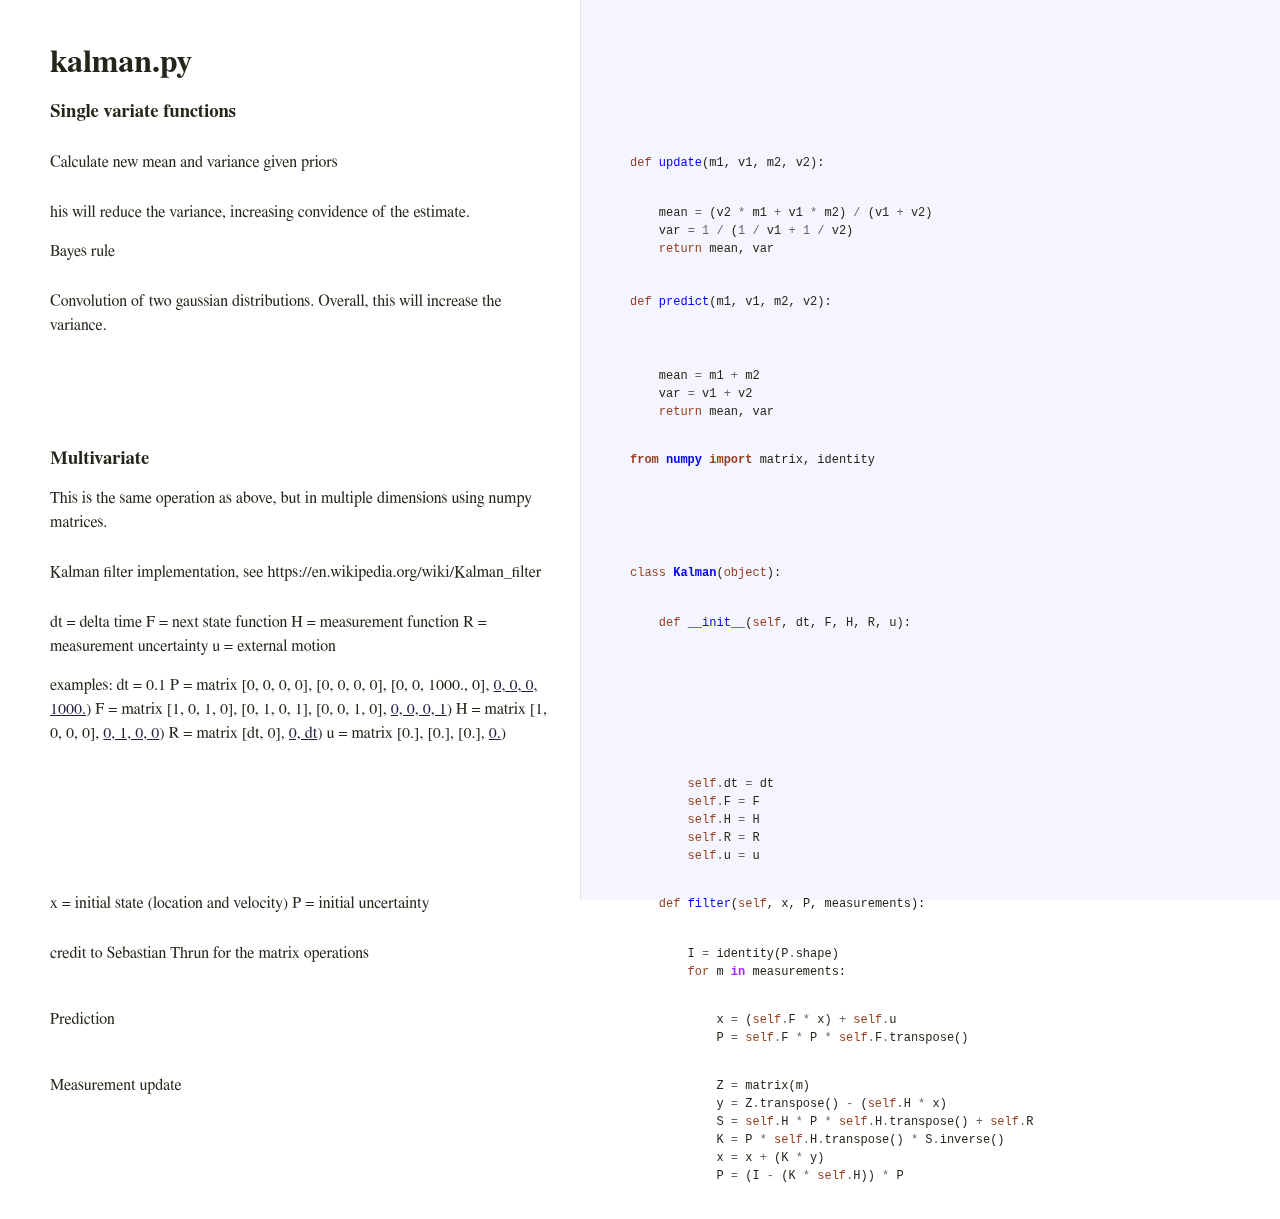
==== docs/kalman.html @ 171ac540 "docs with pycco" ====
<!DOCTYPE html>
<html>
<head>
  <meta http-equiv="content-type" content="text/html;charset=utf-8">
  <title>kalman.py</title>
  <link rel="stylesheet" href="pycco.css">
</head>
<body>
<div id="background"></div>
<div id='container'>
  <div class='section'>
    <div class='docs'><h1>kalman.py</h1></div>
  </div>
  <div class='clearall'>
  <div class='section' id='section-0'>
    <div class='docs'>
      <div class='octowrap'>
        <a class='octothorpe' href='#section-0'>#</a>
      </div>
      <h3>Single variate functions</h3>
    </div>
    <div class='code'>
      <div class="highlight"><pre></pre></div>
    </div>
  </div>
  <div class='clearall'></div>
  <div class='section' id='section-1'>
    <div class='docs'>
      <div class='octowrap'>
        <a class='octothorpe' href='#section-1'>#</a>
      </div>
      <p>Calculate new mean and variance given priors</p>
    </div>
    <div class='code'>
      <div class="highlight"><pre><span class="k">def</span> <span class="nf">update</span><span class="p">(</span><span class="n">m1</span><span class="p">,</span> <span class="n">v1</span><span class="p">,</span> <span class="n">m2</span><span class="p">,</span> <span class="n">v2</span><span class="p">):</span></pre></div>
    </div>
  </div>
  <div class='clearall'></div>
  <div class='section' id='section-2'>
    <div class='docs'>
      <div class='octowrap'>
        <a class='octothorpe' href='#section-2'>#</a>
      </div>
      <p>his will reduce the variance, increasing convidence of the estimate.</p>
<p>Bayes rule</p>
    </div>
    <div class='code'>
      <div class="highlight"><pre>    <span class="n">mean</span> <span class="o">=</span> <span class="p">(</span><span class="n">v2</span> <span class="o">*</span> <span class="n">m1</span> <span class="o">+</span> <span class="n">v1</span> <span class="o">*</span> <span class="n">m2</span><span class="p">)</span> <span class="o">/</span> <span class="p">(</span><span class="n">v1</span> <span class="o">+</span> <span class="n">v2</span><span class="p">)</span>
    <span class="n">var</span> <span class="o">=</span> <span class="mi">1</span> <span class="o">/</span> <span class="p">(</span><span class="mi">1</span> <span class="o">/</span> <span class="n">v1</span> <span class="o">+</span> <span class="mi">1</span> <span class="o">/</span> <span class="n">v2</span><span class="p">)</span>
    <span class="k">return</span> <span class="n">mean</span><span class="p">,</span> <span class="n">var</span></pre></div>
    </div>
  </div>
  <div class='clearall'></div>
  <div class='section' id='section-3'>
    <div class='docs'>
      <div class='octowrap'>
        <a class='octothorpe' href='#section-3'>#</a>
      </div>
      <p>Convolution of two gaussian distributions. Overall, this will increase the variance.</p>
    </div>
    <div class='code'>
      <div class="highlight"><pre><span class="k">def</span> <span class="nf">predict</span><span class="p">(</span><span class="n">m1</span><span class="p">,</span> <span class="n">v1</span><span class="p">,</span> <span class="n">m2</span><span class="p">,</span> <span class="n">v2</span><span class="p">):</span></pre></div>
    </div>
  </div>
  <div class='clearall'></div>
  <div class='section' id='section-4'>
    <div class='docs'>
      <div class='octowrap'>
        <a class='octothorpe' href='#section-4'>#</a>
      </div>
      
    </div>
    <div class='code'>
      <div class="highlight"><pre>    <span class="n">mean</span> <span class="o">=</span> <span class="n">m1</span> <span class="o">+</span> <span class="n">m2</span>
    <span class="n">var</span> <span class="o">=</span> <span class="n">v1</span> <span class="o">+</span> <span class="n">v2</span>
    <span class="k">return</span> <span class="n">mean</span><span class="p">,</span> <span class="n">var</span></pre></div>
    </div>
  </div>
  <div class='clearall'></div>
  <div class='section' id='section-5'>
    <div class='docs'>
      <div class='octowrap'>
        <a class='octothorpe' href='#section-5'>#</a>
      </div>
      <h3>Multivariate</h3>
<p>This is the same operation as above, but in multiple dimensions using numpy matrices.</p>
    </div>
    <div class='code'>
      <div class="highlight"><pre><span class="kn">from</span> <span class="nn">numpy</span> <span class="kn">import</span> <span class="n">matrix</span><span class="p">,</span> <span class="n">identity</span></pre></div>
    </div>
  </div>
  <div class='clearall'></div>
  <div class='section' id='section-6'>
    <div class='docs'>
      <div class='octowrap'>
        <a class='octothorpe' href='#section-6'>#</a>
      </div>
      <p>Kalman filter implementation, see https://en.wikipedia.org/wiki/Kalman_filter</p>
    </div>
    <div class='code'>
      <div class="highlight"><pre><span class="k">class</span> <span class="nc">Kalman</span><span class="p">(</span><span class="nb">object</span><span class="p">):</span></pre></div>
    </div>
  </div>
  <div class='clearall'></div>
  <div class='section' id='section-7'>
    <div class='docs'>
      <div class='octowrap'>
        <a class='octothorpe' href='#section-7'>#</a>
      </div>
      <p>dt = delta time
F = next state function
H = measurement function
R = measurement uncertainty
u = external motion</p>
<p>examples:
dt = 0.1
P = matrix [0, 0, 0, 0], [0, 0, 0, 0], [0, 0, 1000., 0], <a href="0, 0, 0, 0], [0, 0, 0, 0], [0, 0, 1000., 0], [0, 0, 0, 1000.html">0, 0, 0, 1000.</a>)
F = matrix [1, 0, 1, 0], [0, 1, 0, 1], [0, 0, 1, 0], <a href="1, 0, 1, 0], [0, 1, 0, 1], [0, 0, 1, 0], [0, 0, 0, 1.html">0, 0, 0, 1</a>)
H = matrix [1, 0, 0, 0], <a href="1, 0, 0, 0], [0, 1, 0, 0.html">0, 1, 0, 0</a>)
R = matrix [dt, 0], <a href="dt, 0], [0, dt.html">0, dt</a>)
u = matrix [0.], [0.], [0.], <a href="0.], [0.], [0.], [0.html">0.</a>)</p>
    </div>
    <div class='code'>
      <div class="highlight"><pre>    <span class="k">def</span> <span class="nf">__init__</span><span class="p">(</span><span class="bp">self</span><span class="p">,</span> <span class="n">dt</span><span class="p">,</span> <span class="n">F</span><span class="p">,</span> <span class="n">H</span><span class="p">,</span> <span class="n">R</span><span class="p">,</span> <span class="n">u</span><span class="p">):</span></pre></div>
    </div>
  </div>
  <div class='clearall'></div>
  <div class='section' id='section-8'>
    <div class='docs'>
      <div class='octowrap'>
        <a class='octothorpe' href='#section-8'>#</a>
      </div>
      
    </div>
    <div class='code'>
      <div class="highlight"><pre>        <span class="bp">self</span><span class="o">.</span><span class="n">dt</span> <span class="o">=</span> <span class="n">dt</span>
        <span class="bp">self</span><span class="o">.</span><span class="n">F</span> <span class="o">=</span> <span class="n">F</span>
        <span class="bp">self</span><span class="o">.</span><span class="n">H</span> <span class="o">=</span> <span class="n">H</span>
        <span class="bp">self</span><span class="o">.</span><span class="n">R</span> <span class="o">=</span> <span class="n">R</span>
        <span class="bp">self</span><span class="o">.</span><span class="n">u</span> <span class="o">=</span> <span class="n">u</span></pre></div>
    </div>
  </div>
  <div class='clearall'></div>
  <div class='section' id='section-9'>
    <div class='docs'>
      <div class='octowrap'>
        <a class='octothorpe' href='#section-9'>#</a>
      </div>
      <p>x = initial state (location and velocity)
P = initial uncertainty</p>
    </div>
    <div class='code'>
      <div class="highlight"><pre>    <span class="k">def</span> <span class="nf">filter</span><span class="p">(</span><span class="bp">self</span><span class="p">,</span> <span class="n">x</span><span class="p">,</span> <span class="n">P</span><span class="p">,</span> <span class="n">measurements</span><span class="p">):</span></pre></div>
    </div>
  </div>
  <div class='clearall'></div>
  <div class='section' id='section-10'>
    <div class='docs'>
      <div class='octowrap'>
        <a class='octothorpe' href='#section-10'>#</a>
      </div>
      <p>credit to Sebastian Thrun for the matrix operations</p>
    </div>
    <div class='code'>
      <div class="highlight"><pre>        <span class="n">I</span> <span class="o">=</span> <span class="n">identity</span><span class="p">(</span><span class="n">P</span><span class="o">.</span><span class="n">shape</span><span class="p">)</span>
        <span class="k">for</span> <span class="n">m</span> <span class="ow">in</span> <span class="n">measurements</span><span class="p">:</span></pre></div>
    </div>
  </div>
  <div class='clearall'></div>
  <div class='section' id='section-11'>
    <div class='docs'>
      <div class='octowrap'>
        <a class='octothorpe' href='#section-11'>#</a>
      </div>
      <p>Prediction</p>
    </div>
    <div class='code'>
      <div class="highlight"><pre>            <span class="n">x</span> <span class="o">=</span> <span class="p">(</span><span class="bp">self</span><span class="o">.</span><span class="n">F</span> <span class="o">*</span> <span class="n">x</span><span class="p">)</span> <span class="o">+</span> <span class="bp">self</span><span class="o">.</span><span class="n">u</span>
            <span class="n">P</span> <span class="o">=</span> <span class="bp">self</span><span class="o">.</span><span class="n">F</span> <span class="o">*</span> <span class="n">P</span> <span class="o">*</span> <span class="bp">self</span><span class="o">.</span><span class="n">F</span><span class="o">.</span><span class="n">transpose</span><span class="p">()</span></pre></div>
    </div>
  </div>
  <div class='clearall'></div>
  <div class='section' id='section-12'>
    <div class='docs'>
      <div class='octowrap'>
        <a class='octothorpe' href='#section-12'>#</a>
      </div>
      <p>Measurement update</p>
    </div>
    <div class='code'>
      <div class="highlight"><pre>            <span class="n">Z</span> <span class="o">=</span> <span class="n">matrix</span><span class="p">(</span><span class="n">m</span><span class="p">)</span>
            <span class="n">y</span> <span class="o">=</span> <span class="n">Z</span><span class="o">.</span><span class="n">transpose</span><span class="p">()</span> <span class="o">-</span> <span class="p">(</span><span class="bp">self</span><span class="o">.</span><span class="n">H</span> <span class="o">*</span> <span class="n">x</span><span class="p">)</span>
            <span class="n">S</span> <span class="o">=</span> <span class="bp">self</span><span class="o">.</span><span class="n">H</span> <span class="o">*</span> <span class="n">P</span> <span class="o">*</span> <span class="bp">self</span><span class="o">.</span><span class="n">H</span><span class="o">.</span><span class="n">transpose</span><span class="p">()</span> <span class="o">+</span> <span class="bp">self</span><span class="o">.</span><span class="n">R</span>
            <span class="n">K</span> <span class="o">=</span> <span class="n">P</span> <span class="o">*</span> <span class="bp">self</span><span class="o">.</span><span class="n">H</span><span class="o">.</span><span class="n">transpose</span><span class="p">()</span> <span class="o">*</span> <span class="n">S</span><span class="o">.</span><span class="n">inverse</span><span class="p">()</span>
            <span class="n">x</span> <span class="o">=</span> <span class="n">x</span> <span class="o">+</span> <span class="p">(</span><span class="n">K</span> <span class="o">*</span> <span class="n">y</span><span class="p">)</span>
            <span class="n">P</span> <span class="o">=</span> <span class="p">(</span><span class="n">I</span> <span class="o">-</span> <span class="p">(</span><span class="n">K</span> <span class="o">*</span> <span class="bp">self</span><span class="o">.</span><span class="n">H</span><span class="p">))</span> <span class="o">*</span> <span class="n">P</span>

</pre></div>
    </div>
  </div>
  <div class='clearall'></div>
</div>
</body>
---- docs/pycco.css ----
/*--------------------- Layout and Typography ----------------------------*/
body {
  font-family: 'Palatino Linotype', 'Book Antiqua', Palatino, FreeSerif, serif;
  font-size: 16px;
  line-height: 24px;
  color: #252519;
  margin: 0; padding: 0;
}
a {
  color: #261a3b;
}
  a:visited {
    color: #261a3b;
  }
p {
  margin: 0 0 15px 0;
}
h1, h2, h3, h4, h5, h6 {
  margin: 40px 0 15px 0;
}
h2, h3, h4, h5, h6 {
    margin-top: 0;
  }
#container, div.section {
  position: relative;
}
#background {
  position: fixed;
  top: 0; left: 580px; right: 0; bottom: 0;
  background: #f5f5ff;
  border-left: 1px solid #e5e5ee;
  z-index: -1;
}
#jump_to, #jump_page {
  background: white;
  -webkit-box-shadow: 0 0 25px #777; -moz-box-shadow: 0 0 25px #777;
  -webkit-border-bottom-left-radius: 5px; -moz-border-radius-bottomleft: 5px;
  font: 10px Arial;
  text-transform: uppercase;
  cursor: pointer;
  text-align: right;
}
#jump_to, #jump_wrapper {
  position: fixed;
  right: 0; top: 0;
  padding: 5px 10px;
}
  #jump_wrapper {
    padding: 0;
    display: none;
  }
    #jump_to:hover #jump_wrapper {
      display: block;
    }
    #jump_page {
      padding: 5px 0 3px;
      margin: 0 0 25px 25px;
    }
      #jump_page .source {
        display: block;
        padding: 5px 10px;
        text-decoration: none;
        border-top: 1px solid #eee;
      }
        #jump_page .source:hover {
          background: #f5f5ff;
        }
        #jump_page .source:first-child {
        }
div.docs {
  float: left;
  max-width: 500px;
  min-width: 500px;
  min-height: 5px;
  padding: 10px 25px 1px 50px;
  vertical-align: top;
  text-align: left;
}
  .docs pre {
    margin: 15px 0 15px;
    padding-left: 15px;
  }
  .docs p tt, .docs p code {
    background: #f8f8ff;
    border: 1px solid #dedede;
    font-size: 12px;
    padding: 0 0.2em;
  }
  .octowrap {
    position: relative;
  }
    .octothorpe {
      font: 12px Arial;
      text-decoration: none;
      color: #454545;
      position: absolute;
      top: 3px; left: -20px;
      padding: 1px 2px;
      opacity: 0;
      -webkit-transition: opacity 0.2s linear;
    }
      div.docs:hover .octothorpe {
        opacity: 1;
      }
div.code {
  margin-left: 580px;
  padding: 14px 15px 16px 50px;
  vertical-align: top;
}
  .code pre, .docs p code {
    font-size: 12px;
  }
    pre, tt, code {
      line-height: 18px;
      font-family: Monaco, Consolas, "Lucida Console", monospace;
      margin: 0; padding: 0;
      font-size: 12px;
    }
div.clearall {
    clear: both;
}


/*---------------------- Syntax Highlighting -----------------------------*/
td.linenos { background-color: #f0f0f0; padding-right: 10px; }
span.lineno { background-color: #f0f0f0; padding: 0 5px 0 5px; }
body .hll { background-color: #ffffcc }
body .c { color: #408080; font-style: italic }  /* Comment */
body .err { border: 1px solid #FF0000 }         /* Error */
body .k { color: #954121 }                      /* Keyword */
body .o { color: #666666 }                      /* Operator */
body .cm { color: #408080; font-style: italic } /* Comment.Multiline */
body .cp { color: #BC7A00 }                     /* Comment.Preproc */
body .c1 { color: #408080; font-style: italic } /* Comment.Single */
body .cs { color: #408080; font-style: italic } /* Comment.Special */
body .gd { color: #A00000 }                     /* Generic.Deleted */
body .ge { font-style: italic }                 /* Generic.Emph */
body .gr { color: #FF0000 }                     /* Generic.Error */
body .gh { color: #000080; font-weight: bold }  /* Generic.Heading */
body .gi { color: #00A000 }                     /* Generic.Inserted */
body .go { color: #808080 }                     /* Generic.Output */
body .gp { color: #000080; font-weight: bold }  /* Generic.Prompt */
body .gs { font-weight: bold }                  /* Generic.Strong */
body .gu { color: #800080; font-weight: bold }  /* Generic.Subheading */
body .gt { color: #0040D0 }                     /* Generic.Traceback */
body .kc { color: #954121 }                     /* Keyword.Constant */
body .kd { color: #954121; font-weight: bold }  /* Keyword.Declaration */
body .kn { color: #954121; font-weight: bold }  /* Keyword.Namespace */
body .kp { color: #954121 }                     /* Keyword.Pseudo */
body .kr { color: #954121; font-weight: bold }  /* Keyword.Reserved */
body .kt { color: #B00040 }                     /* Keyword.Type */
body .m { color: #666666 }                      /* Literal.Number */
body .s { color: #219161 }                      /* Literal.String */
body .na { color: #7D9029 }                     /* Name.Attribute */
body .nb { color: #954121 }                     /* Name.Builtin */
body .nc { color: #0000FF; font-weight: bold }  /* Name.Class */
body .no { color: #880000 }                     /* Name.Constant */
body .nd { color: #AA22FF }                     /* Name.Decorator */
body .ni { color: #999999; font-weight: bold }  /* Name.Entity */
body .ne { color: #D2413A; font-weight: bold }  /* Name.Exception */
body .nf { color: #0000FF }                     /* Name.Function */
body .nl { color: #A0A000 }                     /* Name.Label */
body .nn { color: #0000FF; font-weight: bold }  /* Name.Namespace */
body .nt { color: #954121; font-weight: bold }  /* Name.Tag */
body .nv { color: #19469D }                     /* Name.Variable */
body .ow { color: #AA22FF; font-weight: bold }  /* Operator.Word */
body .w { color: #bbbbbb }                      /* Text.Whitespace */
body .mf { color: #666666 }                     /* Literal.Number.Float */
body .mh { color: #666666 }                     /* Literal.Number.Hex */
body .mi { color: #666666 }                     /* Literal.Number.Integer */
body .mo { color: #666666 }                     /* Literal.Number.Oct */
body .sb { color: #219161 }                     /* Literal.String.Backtick */
body .sc { color: #219161 }                     /* Literal.String.Char */
body .sd { color: #219161; font-style: italic } /* Literal.String.Doc */
body .s2 { color: #219161 }                     /* Literal.String.Double */
body .se { color: #BB6622; font-weight: bold }  /* Literal.String.Escape */
body .sh { color: #219161 }                     /* Literal.String.Heredoc */
body .si { color: #BB6688; font-weight: bold }  /* Literal.String.Interpol */
body .sx { color: #954121 }                     /* Literal.String.Other */
body .sr { color: #BB6688 }                     /* Literal.String.Regex */
body .s1 { color: #219161 }                     /* Literal.String.Single */
body .ss { color: #19469D }                     /* Literal.String.Symbol */
body .bp { color: #954121 }                     /* Name.Builtin.Pseudo */
body .vc { color: #19469D }                     /* Name.Variable.Class */
body .vg { color: #19469D }                     /* Name.Variable.Global */
body .vi { color: #19469D }                     /* Name.Variable.Instance */
body .il { color: #666666 }                     /* Literal.Number.Integer.Long */
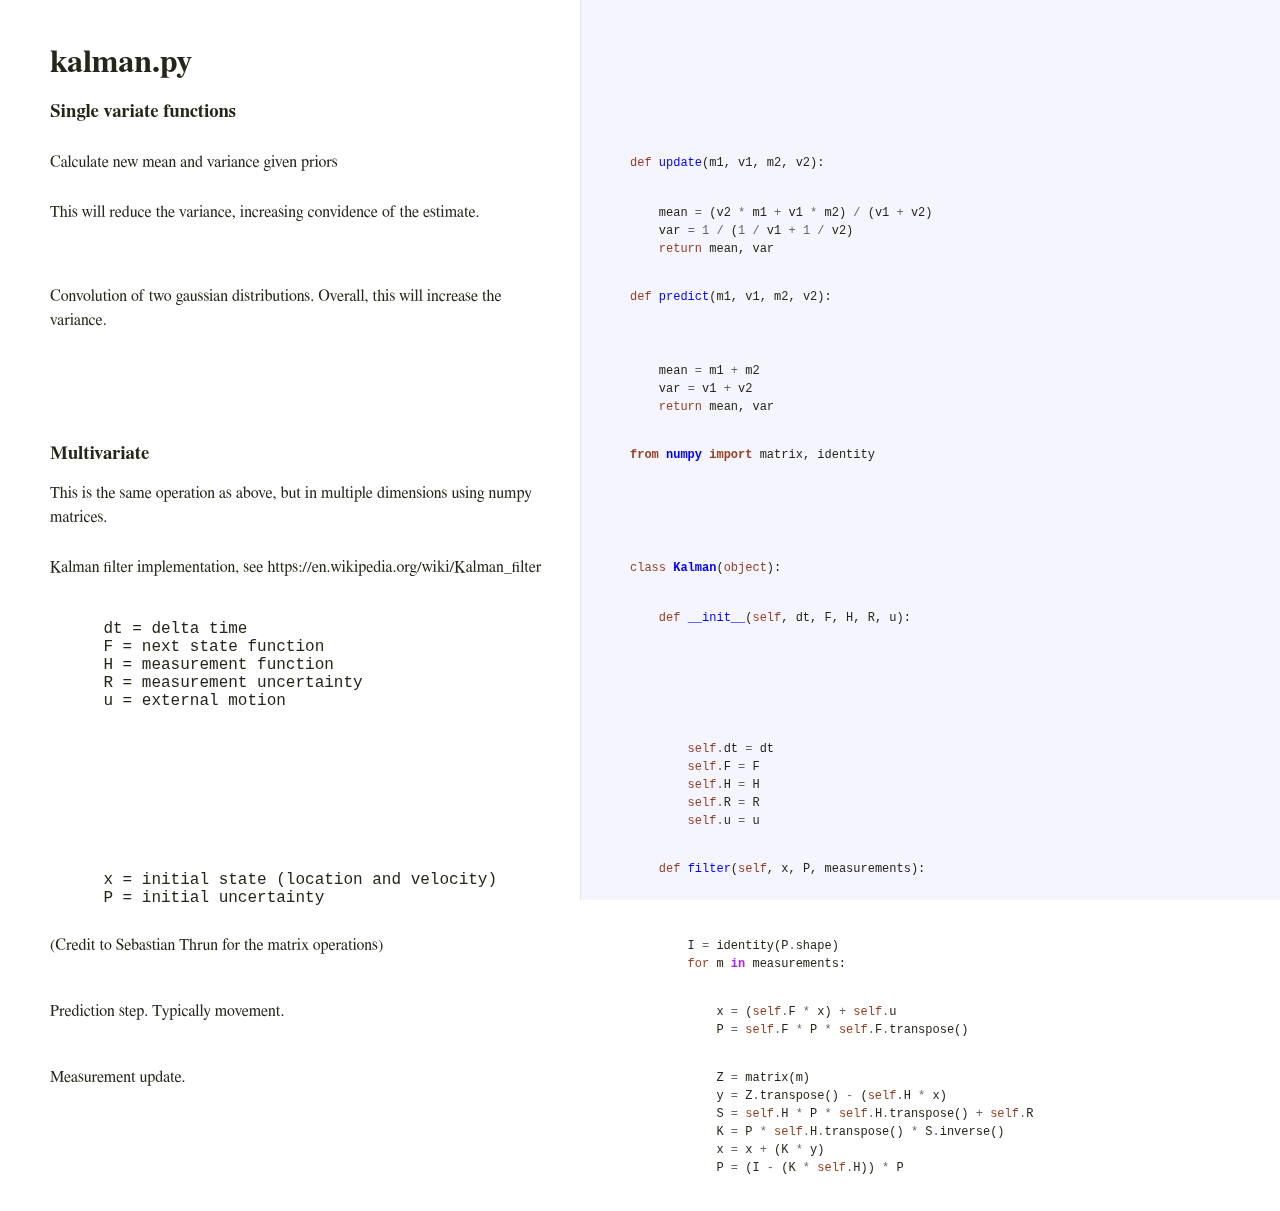
==== commit 6e52d9e3: "doc tweaks" ====
--- a/docs/kalman.html
+++ b/docs/kalman.html
@@ -41,8 +41,7 @@
       <div class='octowrap'>
         <a class='octothorpe' href='#section-2'>#</a>
       </div>
-      <p>his will reduce the variance, increasing convidence of the estimate.</p>
-<p>Bayes rule</p>
+      <p>This will reduce the variance, increasing convidence of the estimate.</p>
     </div>
     <div class='code'>
       <div class="highlight"><pre>    <span class="n">mean</span> <span class="o">=</span> <span class="p">(</span><span class="n">v2</span> <span class="o">*</span> <span class="n">m1</span> <span class="o">+</span> <span class="n">v1</span> <span class="o">*</span> <span class="n">m2</span><span class="p">)</span> <span class="o">/</span> <span class="p">(</span><span class="n">v1</span> <span class="o">+</span> <span class="n">v2</span><span class="p">)</span>
@@ -107,18 +106,12 @@
       <div class='octowrap'>
         <a class='octothorpe' href='#section-7'>#</a>
       </div>
-      <p>dt = delta time
-F = next state function
-H = measurement function
-R = measurement uncertainty
-u = external motion</p>
-<p>examples:
-dt = 0.1
-P = matrix [0, 0, 0, 0], [0, 0, 0, 0], [0, 0, 1000., 0], <a href="0, 0, 0, 0], [0, 0, 0, 0], [0, 0, 1000., 0], [0, 0, 0, 1000.html">0, 0, 0, 1000.</a>)
-F = matrix [1, 0, 1, 0], [0, 1, 0, 1], [0, 0, 1, 0], <a href="1, 0, 1, 0], [0, 1, 0, 1], [0, 0, 1, 0], [0, 0, 0, 1.html">0, 0, 0, 1</a>)
-H = matrix [1, 0, 0, 0], <a href="1, 0, 0, 0], [0, 1, 0, 0.html">0, 1, 0, 0</a>)
-R = matrix [dt, 0], <a href="dt, 0], [0, dt.html">0, dt</a>)
-u = matrix [0.], [0.], [0.], <a href="0.], [0.], [0.], [0.html">0.</a>)</p>
+      <pre><code>    dt = delta time
+    F = next state function
+    H = measurement function
+    R = measurement uncertainty
+    u = external motion
+</code></pre>
     </div>
     <div class='code'>
       <div class="highlight"><pre>    <span class="k">def</span> <span class="nf">__init__</span><span class="p">(</span><span class="bp">self</span><span class="p">,</span> <span class="n">dt</span><span class="p">,</span> <span class="n">F</span><span class="p">,</span> <span class="n">H</span><span class="p">,</span> <span class="n">R</span><span class="p">,</span> <span class="n">u</span><span class="p">):</span></pre></div>
@@ -146,8 +139,9 @@
       <div class='octowrap'>
         <a class='octothorpe' href='#section-9'>#</a>
       </div>
-      <p>x = initial state (location and velocity)
-P = initial uncertainty</p>
+      <pre><code>    x = initial state (location and velocity)
+    P = initial uncertainty
+</code></pre>
     </div>
     <div class='code'>
       <div class="highlight"><pre>    <span class="k">def</span> <span class="nf">filter</span><span class="p">(</span><span class="bp">self</span><span class="p">,</span> <span class="n">x</span><span class="p">,</span> <span class="n">P</span><span class="p">,</span> <span class="n">measurements</span><span class="p">):</span></pre></div>
@@ -159,7 +153,7 @@
       <div class='octowrap'>
         <a class='octothorpe' href='#section-10'>#</a>
       </div>
-      <p>credit to Sebastian Thrun for the matrix operations</p>
+      <p>(Credit to Sebastian Thrun for the matrix operations)</p>
     </div>
     <div class='code'>
       <div class="highlight"><pre>        <span class="n">I</span> <span class="o">=</span> <span class="n">identity</span><span class="p">(</span><span class="n">P</span><span class="o">.</span><span class="n">shape</span><span class="p">)</span>
@@ -172,7 +166,7 @@
       <div class='octowrap'>
         <a class='octothorpe' href='#section-11'>#</a>
       </div>
-      <p>Prediction</p>
+      <p>Prediction step. Typically movement.</p>
     </div>
     <div class='code'>
       <div class="highlight"><pre>            <span class="n">x</span> <span class="o">=</span> <span class="p">(</span><span class="bp">self</span><span class="o">.</span><span class="n">F</span> <span class="o">*</span> <span class="n">x</span><span class="p">)</span> <span class="o">+</span> <span class="bp">self</span><span class="o">.</span><span class="n">u</span>
@@ -185,7 +179,7 @@
       <div class='octowrap'>
         <a class='octothorpe' href='#section-12'>#</a>
       </div>
-      <p>Measurement update</p>
+      <p>Measurement update.</p>
     </div>
     <div class='code'>
       <div class="highlight"><pre>            <span class="n">Z</span> <span class="o">=</span> <span class="n">matrix</span><span class="p">(</span><span class="n">m</span><span class="p">)</span>
--- a/docs/pycco.css
+++ b/docs/pycco.css
@@ -114,7 +114,6 @@
       line-height: 18px;
       font-family: Monaco, Consolas, "Lucida Console", monospace;
       margin: 0; padding: 0;
-      font-size: 12px;
     }
 div.clearall {
     clear: both;
